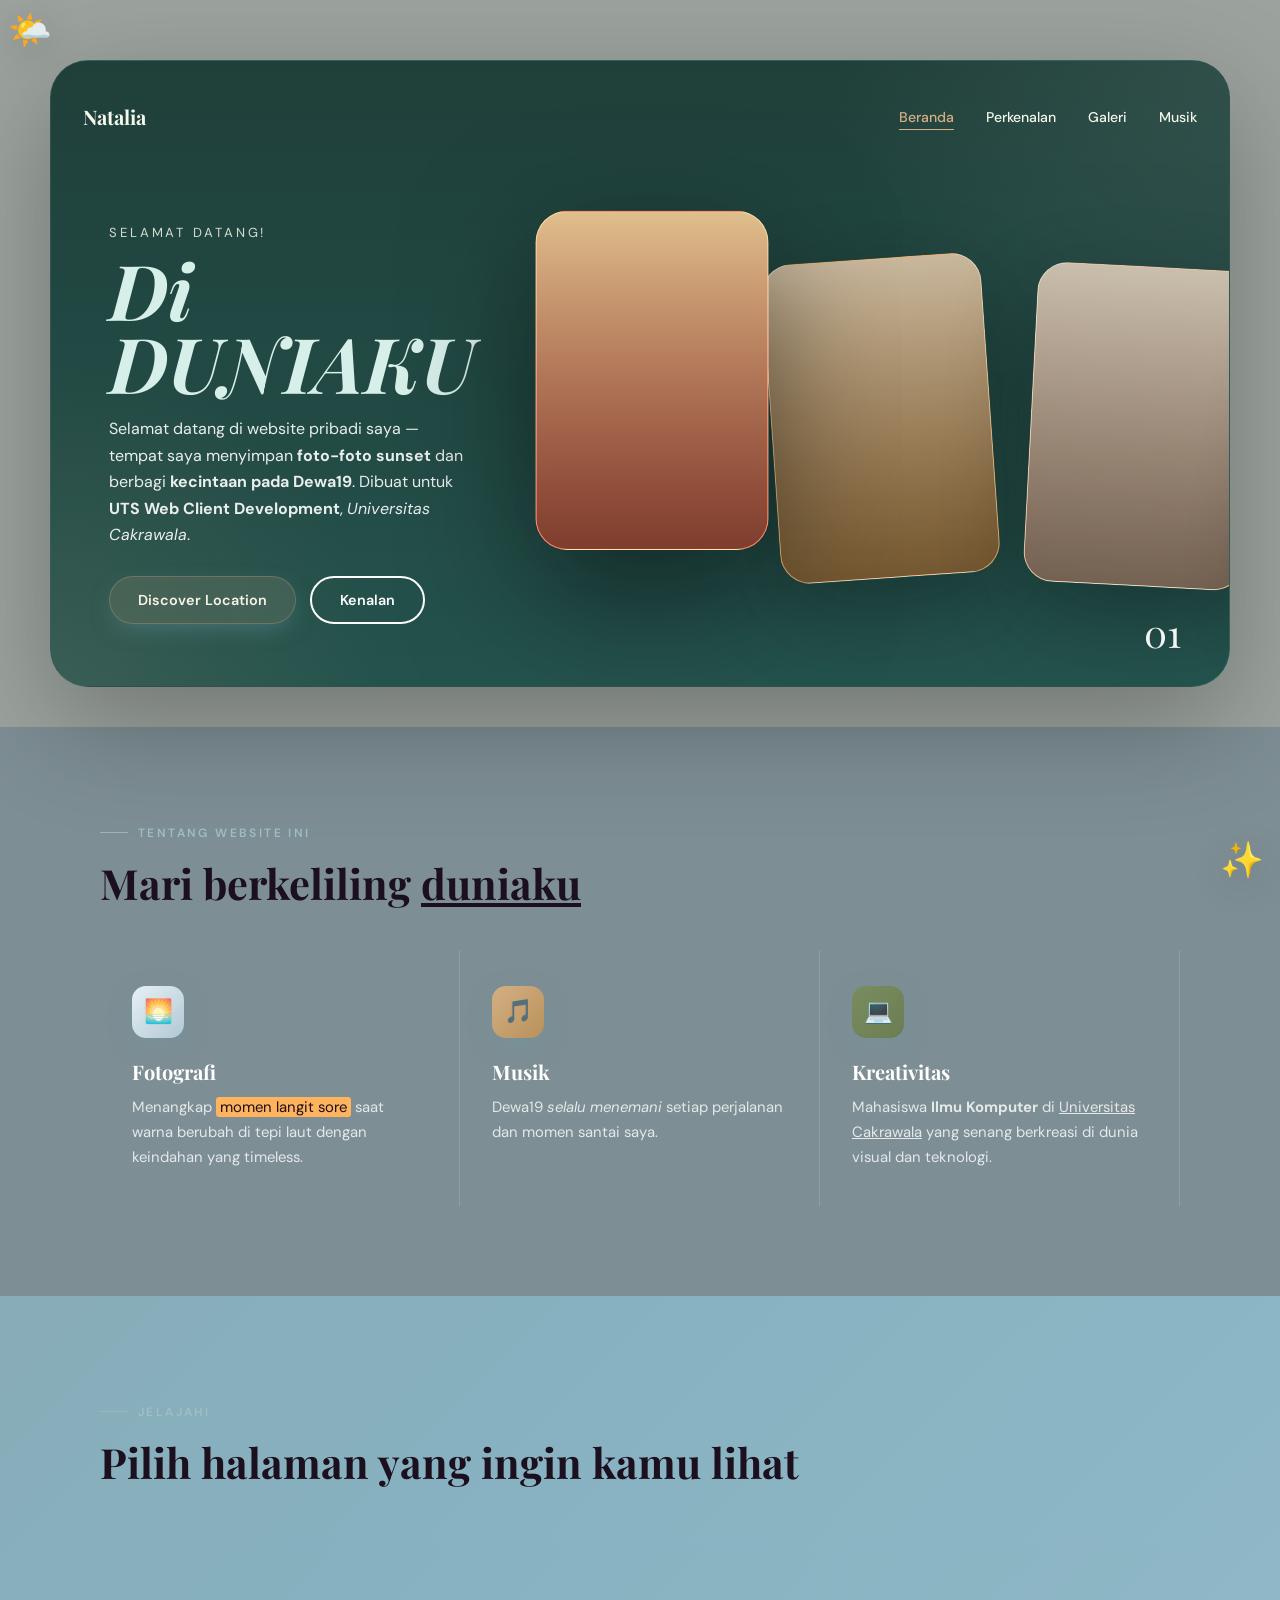
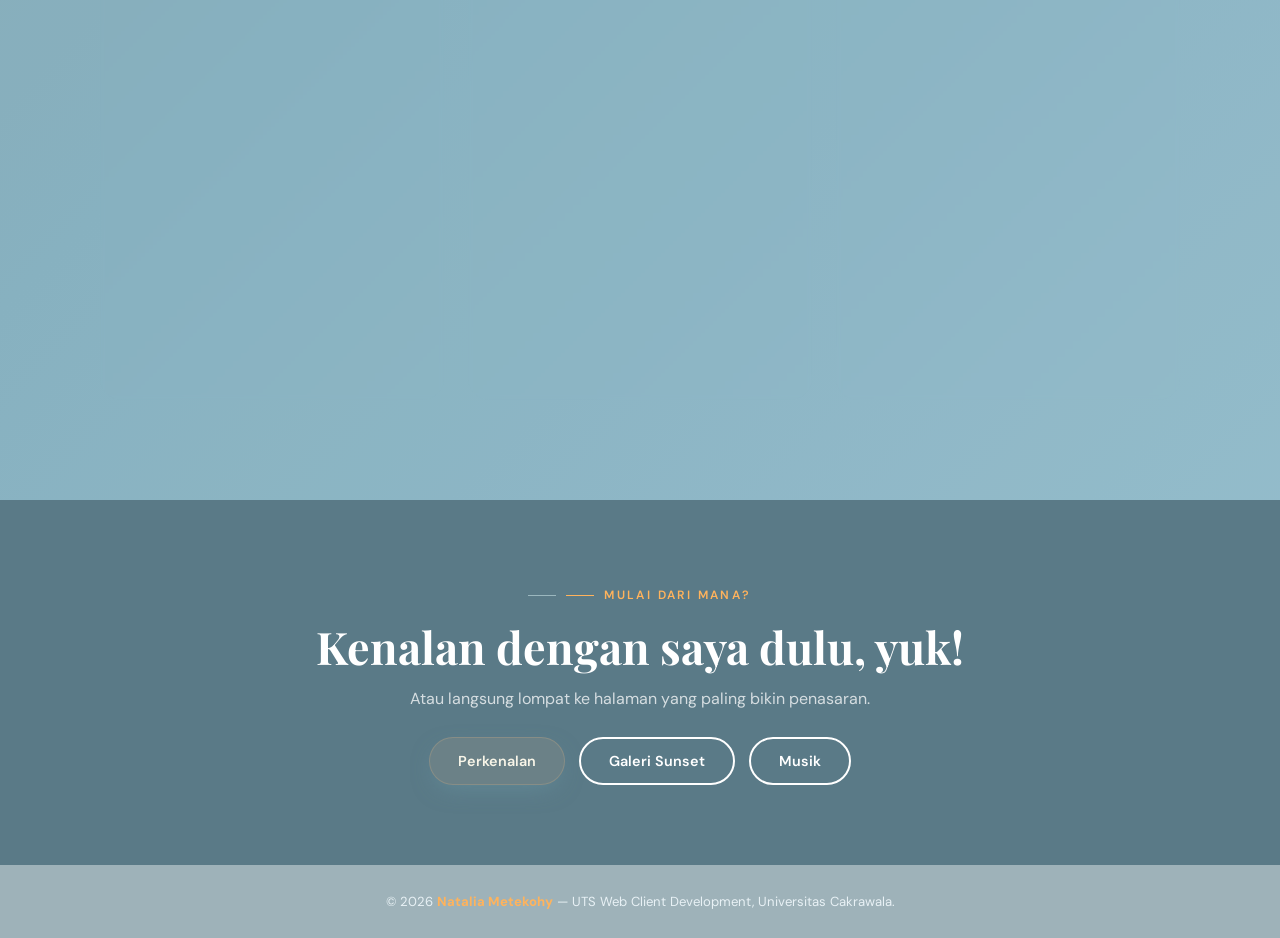
==== beranda.html @ 38cae869 "Add files via upload" ====
<!DOCTYPE html>
<html lang="id">
<head>
<meta charset="UTF-8">
<meta name="viewport" content="width=device-width, initial-scale=1.0">
<title>Natalia Metekohy — Beranda</title>
<link rel="stylesheet" href="style.css">
</head>
<body>

<!-- ══ NAVIGASI ════════════════════════════════════ -->
<!-- ══ HERO FRAMED LAYOUT ═════════════════════════════════════ -->
<header class="home-hero">
  <div class="hero-frame">
    <nav class="site-nav" id="siteNav">
      <a href="beranda.html" class="nav-logo">Natalia</span></a>
      <ul class="nav-links">
        <li><a href="beranda.html" class="active">Beranda</a></li>
        <li><a href="perkenalan.html">Perkenalan</a></li>
        <li><a href="galeri.html">Galeri</a></li>
        <li><a href="musik.html">Musik</a></li>
      </ul>
    </nav>

    <div class="hero-grid">
      <div class="hero-left">
        <div class="home-hero-inner">
          <span class="year">Selamat Datang!</span>
          <h1><em>Di DUNIAKU</em></h1>
          <p class="tagline">
            Selamat datang di website pribadi saya &mdash; tempat saya menyimpan
            <strong>foto-foto sunset</strong> dan berbagi
            <strong>kecintaan pada Dewa19</strong>.
            Dibuat untuk <b>UTS Web Client Development</b>,
            <i>Universitas Cakrawala</i>.
          </p>
          <div class="home-hero-actions">
            <a href="galeri.html" class="btn btn-coral">Discover Location</a>
            <a href="perkenalan.html" class="btn btn-ghost light">Kenalan</a>
          </div>
        </div>
      </div>

      <div class="hero-right">
        <div class="cards" id="heroCards">
          <div class="card card-1" data-index="1">
            <img src="8e6df359-b0d0-48c4-929a-c67625c1c6ed.jpg" alt="Sunset 1" onerror="this.style.display='none'">
          </div>
          <div class="card card-2" data-index="2">
            <img src="b8d1ea0f-8997-463d-903c-c406b1e48da8.jpg" alt="Sunset 2" onerror="this.style.display='none'">
          </div>
          <div class="card card-3" data-index="3">
            <img src="b79315af-6e5c-4765-bfbd-e1441d93af81.jpg" alt="Sunset 3" onerror="this.style.display='none'">
          </div>
          <div class="card card-4" data-index="4">
            <img src="img/hero4.jpg" alt="Sunset 4" onerror="this.style.display='none'">
          </div>
        </div>
      </div>
    </div>

    <div class="hero-controls">
      <div class="hero-index" id="heroIndex">01</div>
    </div>
  </div>
</header>

<!-- ══ FITUR / HIGHLIGHTS ══════════════════════════ -->
<section class="home-features">
  <div style="max-width:1080px;margin:0 auto">
    <div class="label">Tentang website ini</div>
    <h2 class="serif" style="font-size:clamp(1.8rem,4vw,2.6rem);margin-bottom:40px;">
      Mari berkeliling <u>duniaku</u>
    </h2>
    <div class="home-features-inner" style="padding:0">
      <div class="feature-item">
        <div class="ficon" style="background:linear-gradient(135deg,#E8F1F5,#b0c8d4);">
          <span class="emoji">🌅</span>
        </div>
        <h3>Fotografi</h3>
        <p>Menangkap <mark>momen langit sore</mark> saat warna berubah di tepi laut
        dengan keindahan yang timeless.</p>
      </div>
      <div class="feature-item">
        <div class="ficon" style="background:linear-gradient(135deg,#D4AF84,#B8925A);">
          <span class="emoji">🎵</span>
        </div>
        <h3>Musik</h3>
        <p>Dewa19 <em>selalu menemani</em> setiap perjalanan dan momen
        santai saya.</p>
      </div>
    
      <div class="feature-item">
        <div class="ficon" style="background:linear-gradient(135deg,#7A8D5F,#6B7D52);">
          <span class="emoji">💻</span>
        </div>
        <h3>Kreativitas</h3>
        <p>Mahasiswa <b>Ilmu Komputer</b> di <u>Universitas Cakrawala</u> yang
        senang berkreasi di dunia visual dan teknologi.</p>
      </div>
    </div>
  </div>
</section>

  <!-- decorative stickers -->
  <span class="sticker top-left">🌤️</span>
  <span class="sticker bottom-right">✨</span>

<!-- ══ NAVIGATE TO PAGES ════════════════════════════ -->
<section class="home-pages">
  <div class="home-pages-inner">
    <div class="label">Jelajahi</div>
    <h2 class="serif" style="font-size:clamp(1.8rem,4vw,2.6rem)">
      Pilih halaman yang ingin kamu lihat
    </h2>
    <div class="pages-grid">
      <a href="perkenalan.html" class="page-card pc-perkenalan">
        <span class="pc-num">01</span>
        <div class="pc-body">
          <div class="pc-tag">Siapa saya</div>
          <div class="pc-title">Perkenalan</div>
        </div>
      </a>
      <a href="galeri.html" class="page-card pc-galeri">
        <span class="pc-num">02</span>
        <div class="pc-body">
          <div class="pc-tag">Foto-foto saya</div>
          <div class="pc-title">Galeri Sunset</div>
        </div>
      </a>
      <a href="musik.html" class="page-card pc-musik">
        <span class="pc-num">03</span>
        <div class="pc-body">
          <div class="pc-tag">Dewa19</div>
          <div class="pc-title">Halaman Musik</div>
        </div>
      </a>
    </div>
  </div>
</section>

<!-- ══ CLOSER ═══════════════════════════════════════ -->
<section class="home-closer">
  <div class="label" style="justify-content:center;color:var(--sunset);">
    <span style="display:block;width:28px;height:1px;background:var(--sunset);"></span>
    Mulai dari mana?
  </div>
  <h2>Kenalan dengan saya dulu, yuk!</h2>
  <p>Atau langsung lompat ke halaman yang paling bikin penasaran.</p>
  <div style="display:flex;gap:14px;justify-content:center;flex-wrap:wrap;">
    <a href="perkenalan.html" class="btn btn-coral">Perkenalan</a>
    <a href="galeri.html" class="btn btn-ghost light">Galeri Sunset</a>
    <a href="musik.html" class="btn btn-ghost light">Musik</a>
  </div>
</section>

<footer>
  &copy; 2026 <strong style="color:var(--sunset)">Natalia Metekohy</strong> &mdash;
  UTS Web Client Development, Universitas Cakrawala.
</footer>

<script>
  const nav = document.getElementById('siteNav');
  window.addEventListener('scroll', () => {
    nav.classList.toggle('scrolled', window.scrollY > 40);
  });
</script>
<script>
// Simple automatic carousel for hero cards
(function(){
  const cards = document.querySelectorAll('#heroCards .card');
  const indexEl = document.getElementById('heroIndex');
  if(!cards.length || !indexEl) return;
  let current = 0;
  function show(i){
    current = i % cards.length;
    cards.forEach((c,idx)=> c.classList.toggle('active', idx===current));
    indexEl.textContent = String(current+1).padStart(2,'0');
  }
  show(0);
  let timer = setInterval(()=> show((current+1)%cards.length), 3800);
  // allow clicking a card to activate it
  cards.forEach((c,idx)=> c.addEventListener('click', ()=>{ show(idx); clearInterval(timer); timer = setInterval(()=> show((current+1)%cards.length), 3800); }));
})();
</script>
</body>
</html>
---- style.css ----
@import url('https://fonts.googleapis.com/css2?family=Playfair+Display:ital,wght@0,400;0,700;0,900;1,400;1,700&family=DM+Sans:wght@300;400;500;600&display=swap');

        :root {
          --cream:  #FFF6EC;
          --sand:   #FBE8D3;
          --coral:  #FF7A5C;
          --sunset: #FFB35C;
          --plum:   #3E1F3D;
          --ink:    #1C0F1E;
          --muted:  #7A5A6A;
          --white:  #ffffff;
          --line:   rgba(28,15,30,0.10);
        }

        *, *::before, *::after { margin:0; padding:0; box-sizing:border-box; }
        html { scroll-behavior:smooth; font-size:16px; }
        body {
          font-family:'DM Sans', Arial, sans-serif;
          color:var(--ink);
          background:linear-gradient(135deg, #8fa2a7 0%, #8CB5C4 50%, #9EC4D4 100%);
          overflow-x:hidden;
        }

        img { max-width:100%; display:block; }
        a { text-decoration:none; }

        /* ── TYPOGRAPHY ─────────────────────────────────────────── */
        .serif  { font-family:'Playfair Display', Georgia, serif; }
        mark    { background:var(--sunset); padding:0 4px; border-radius:3px; color:var(--ink); }

        /* ── SHARED NAV ─────────────────────────────────────────── */
        .site-nav {
          position:fixed; top:0; left:0; right:0; z-index:100;
          display:flex; align-items:center; justify-content:space-between;
          padding:16px 40px;
          transition: background .3s, box-shadow .3s;
        }
        /* Default nav scrolled state (Beranda) */
        .site-nav.scrolled {
          background:rgba(129, 129, 129, 0.88);
          backdrop-filter:blur(14px);
          box-shadow:0 2px 24px rgba(0,0,0,.12);
        }
        /* Perkenalan page nav */
        .about-page .site-nav,
        .about-page .site-nav.scrolled {
          background:rgba(255, 201, 217, 0.85);
        }
        /* Galeri page nav */
        .galeri-page .site-nav,
        .galeri-page .site-nav.scrolled {
          background:rgba(58, 46, 34, 0.85);
        }
        /* Musik page nav */
        .musik-page .site-nav,
        .musik-page .site-nav.scrolled {
          background:rgba(90,107,71,0.90);
          color:#F5F1E8;
        }
        .nav-logo {
          font-family:'Playfair Display', serif;
          font-size:1.25rem; font-weight:700; color:#2A3A42;
        }
        .nav-logo span { color:#646f72; }
        .nav-links { display:flex; gap:32px; list-style:none; }
        .nav-links a {
          font-size:0.88rem; font-weight:500; color:#2A3A42;
          position:relative; padding-bottom:4px;
          transition:color .2s;
        }
        .nav-links a::after {
          content:''; position:absolute; bottom:0; left:0;
          width:0; height:1.5px; background:#789ca7;
          transition:width .25s;
        }
        .nav-links a:hover, .nav-links a.active { color:#6B9BA8; }
        .nav-links a:hover::after, .nav-links a.active::after { width:100%; }
        
        /* Perkenalan page nav styling */
        .about-page .nav-logo { color:#5A2A3A; }
        .about-page .nav-logo span { color:#E85D8A; }
        .about-page .nav-links a { color:#5A2A3A; }
        .about-page .nav-links a::after { background:#E85D8A; }
        
        /* Galeri page nav styling */
        .galeri-page .nav-logo { color:#FFE8C2; }
        .galeri-page .nav-logo span { color:#F7C87A; }
        .galeri-page .nav-links a { color:#FFE8C2; }
        .galeri-page .nav-links a::after { background:#F7C87A; }
        
        /* Musik page nav styling */
        .musik-page .nav-logo { color:#F5F1E8; }
        .musik-page .nav-logo span { color:#D4AF84; }
        .musik-page .nav-links a { color:#F5F1E8; }
        .musik-page .nav-links a::after { background:#D4AF84; }

        /* ── BTN ────────────────────────────────────────────────── */
        .btn {
          display:inline-flex; align-items:center; gap:8px;
          padding:13px 28px; border-radius:999px;
          font-weight:600; font-size:.9rem;
          border:2px solid transparent;
          cursor:pointer;
          transition:all .3s cubic-bezier(.25,.46,.45,.94);
          position:relative;
          overflow:hidden;
        }
        .btn::before {
          content:'';
          position:absolute; inset:0;
          background:linear-gradient(90deg, transparent, rgba(255,255,255,.2), transparent);
          transform:translateX(-100%);
          transition:transform .5s ease;
        }
        .btn:active::before { transform:translateX(100%); }
        .btn-coral  { background:#6B9BA8; color:#fff; box-shadow:0 8px 24px -8px rgba(107,155,168,.55); }
        .btn-coral:hover  { transform:translateY(-3px); box-shadow:0 16px 32px -8px rgba(107,155,168,.7); }
        .btn-plum   { background:#5A7A87; color:#fff; box-shadow:0 8px 24px -8px rgba(90,122,135,.45); }
        .btn-plum:hover   { transform:translateY(-3px); box-shadow:0 12px 28px -8px rgba(90,122,135,.55); }
        .btn-ghost  { border-color:currentColor; background:transparent; }
        .btn-ghost.light  { color:#fff; }
        .btn-ghost.light:hover { background:rgba(255,255,255,.12); }
        .btn-ghost.dark   { color:#2A3A42; }
        .btn-ghost.dark:hover  { background:#2A3A42; color:#fff; }
        
        /* Perkenalan page buttons */
        .about-page .btn-coral { background:#E85D8A; box-shadow:0 8px 24px -8px rgba(232,93,138,.55); }
        .about-page .btn-coral:hover { box-shadow:0 16px 32px -8px rgba(232,93,138,.7); }
        .about-page .btn-ghost.dark { color:#5A2A3A; }
        .about-page .btn-ghost.dark:hover { background:rgba(90,42,58,.1); }
        
        /* Galeri page buttons */
        .galeri-page .btn-coral { background:#F7C87A; color:#3A2E22; box-shadow:0 8px 24px -8px rgba(247,200,122,.55); }
        .galeri-page .btn-coral:hover { box-shadow:0 16px 32px -8px rgba(247,200,122,.7); }
        .galeri-page .btn-ghost.light { color:#FFE8C2; }
        .galeri-page .btn-ghost.light:hover { background:rgba(255,232,194,.12); }
        
        /* Musik page buttons */
        .musik-page .btn-coral { background:#D4AF84; color:#3A4A2F; box-shadow:0 8px 24px -8px rgba(212,175,132,.55); }
        .musik-page .btn-coral:hover { box-shadow:0 16px 32px -8px rgba(212,175,132,.7); }
        .musik-page .btn-ghost.light { color:#F5F1E8; }
        .musik-page .btn-ghost.light:hover { background:#F5F1E8; color:#3A4A2F; }

        /* ── SECTION LABEL ──────────────────────────────────────── */
        /* Default label (Beranda) */
        .label {
          display:inline-flex; align-items:center; gap:10px;
          font-size:.75rem; font-weight:600; letter-spacing:.2em;
          text-transform:uppercase; color:#a1bdc5; margin-bottom:14px;
        }
        .label::before {
          content:''; width:28px; height:1px;
          background:#9bb7be; display:block;
        }
        
        /* Galeri page label */
        .galeri-page .label { color:#F7C87A; }
        .galeri-page .label::before { background:#F7C87A; }

        /* ── FOOTER ─────────────────────────────────────────────── */
        /* Default footer (Beranda) */
        footer {
          background:#9eb2b9; color:#E8F1F5;
          text-align:center; padding:28px 40px;
          font-size:.82rem;
        }
        footer a { color:#afc3cc; }
        
        /* Perkenalan page footer */
        .about-page footer {
          background:#5A5A3A;
          color:#E8E6C8;
        }
        .about-page footer a { color:#C4A876; }
        
        /* Galeri page footer */
        .galeri-page footer {
          background:#15100D;
          color:#E8D4B0;
        }
        .galeri-page footer a { color:#F7C87A; }
        
        /* Musik page footer */
        .musik-page footer {
          background:#3A4A2F;
          color:#E0D9C8;
        }
        .musik-page footer a { color:#D4AF84; }

        /* ── RESPONSIVE ─────────────────────────────────────────── */
        @media (max-width:720px) {
          .site-nav { padding:14px 20px; }
          .nav-links { gap:18px; }
        }
        @media (max-width:520px) {
          .site-nav { flex-direction:column; gap:10px; align-items:flex-start; }
        }

        /* =========================================================
           PAGE 1 — BERANDA (Teal/Blue Muted)
           ========================================================= */
        /* Default beranda styling already applied via body */
        
        /* =========================================================
           PAGE 2 — PERKENALAN (Yellow-Lime Playful)
           ========================================================= */
        .about-page {
          background:linear-gradient(160deg, #FFE3EC 0%, #FFC9D9 45%, #FF9DBB 100%);
          color:#5A2A3A;
        }
        .about-page .site-nav {
          background:rgba(255,228,236,0.65);
        }
        .about-page .site-nav.scrolled {
          background:rgba(255,228,236,0.92);
        }
        .about-page .nav-logo { color:#5A2A3A; }
        .about-page .nav-logo span { color:#E85D8A; }
        .about-page .nav-links a { color:#5A2A3A; }
        .about-page .nav-links a::after { background:#E85D8A; }
        .about-page .nav-links a:hover, .about-page .nav-links a.active { color:#E85D8A; }
        .about-page .label { color:#E85D8A; }
        .about-page .label::before { background:#E85D8A; }
        .about-page footer { background:#5A2A3A; }
        
        /* =========================================================
           PAGE 1 — BERANDA (Teal/Blue Muted)
           ========================================================= */
        /* Hero framed layout to match mockup */
        .home-hero {
          padding:60px 20px 40px;
          background:#9ca39e;
        }
        .hero-frame {
          max-width:1180px; margin:0 auto; border-radius:38px; overflow:hidden;
          background:linear-gradient(180deg, rgba(25,58,52,.95) 0%, rgba(31,79,74,.96) 100%);
          padding:32px 32px 26px; box-shadow:0 36px 110px rgba(0,0,0,.28); position:relative;
          border:1px solid rgba(255,255,255,.08);
          backdrop-filter:blur(8px);
        }
        .hero-frame::before {
          content:''; position:absolute; inset:0;
          background:radial-gradient(circle at top right, rgba(255,255,255,.08), transparent 30%),
                     radial-gradient(circle at bottom left, rgba(212,175,132,.12), transparent 25%);
          pointer-events:none;
          z-index:1;
        }
        .hero-grid { display:grid; grid-template-columns:1fr 1fr; gap:42px; align-items:center; min-height:520px; position:relative; z-index:2; }
        .site-nav { position:relative; background:transparent; padding:10px 0; display:flex; align-items:center; justify-content:space-between; z-index:2; }
        .site-nav .nav-logo, .site-nav .nav-links a { color:#f4f7eb; }
        .site-nav .nav-links a::after { background:#d4af84; }
        .site-nav .nav-links a.active { color:#d4af84; }
        .hero-left { padding:48px 26px 0; color:#fff; }
        .hero-left .year { color:rgba(245,245,235,.85); font-size:.82rem; letter-spacing:.22em; text-transform:uppercase; display:block; margin-bottom:12px; }
        .hero-left h1 { font-family:'Playfair Display', serif; font-size:clamp(3.8rem,6vw,5.8rem); line-height:0.95; margin:0 0 14px; color:#fff; }
        .hero-left h1 em { font-style:italic; color:#d6efe8; }
        .hero-left .tagline { color:rgba(255,255,255,.9); max-width:460px; margin-top:18px; line-height:1.65; font-size:1rem; }
        .home-hero-actions { margin-top:28px; display:flex; gap:14px; flex-wrap:wrap; }
        .btn-coral { background:rgba(212,175,132,.14); border:1px solid rgba(212,175,132,.27); color:#f8f5e8; }
        .btn-coral:hover { background:rgba(212,175,132,.22); }

        .hero-right { padding:28px 0 0; display:flex; align-items:center; justify-content:flex-end; }
        .cards { display:flex; gap:20px; align-items:flex-end; transform:translateY(12px); justify-content:flex-end; }
        .card { width:220px; height:320px; border-radius:30px; background-size:cover; box-shadow:0 28px 90px rgba(0,0,0,.35); border:1px solid rgba(255,255,255,.08); transform-origin:center bottom; overflow:hidden; position:relative; transition:transform .5s ease, box-shadow .5s, opacity .4s; }
        .card img { position:absolute; inset:0; width:100%; height:100%; object-fit:cover; display:block; }
        .card::after { content:''; position:absolute; inset:0; background:linear-gradient(180deg, rgba(0,0,0,.12) 0%, rgba(0,0,0,.5) 100%); pointer-events:none; }
        .card-1 { background:linear-gradient(180deg,#FFD9A0,#FF7A5C); transform:translateY(-32px) rotate(-9deg); }
        .card-2 { background:linear-gradient(180deg,#FFE3C2,#FFB35C); transform:translateY(-8px) rotate(-4deg); }
        .card-3 { background:linear-gradient(180deg,#FFEBD5,#FFC9A8); transform:translateY(0) rotate(3deg); }
        .card-4 { background:linear-gradient(180deg,#5A3A52,#1C0F1E); transform:translateY(24px) rotate(10deg); }
        .card.active { transform:translateY(-36px) scale(1.06) rotate(0deg); z-index:30; box-shadow:0 42px 120px rgba(0,0,0,.5); opacity:1; }
        .card:not(.active) { opacity:.88; }
        .card:hover { transform:translateY(-18px) scale(1.02); box-shadow:0 34px 86px rgba(0,0,0,.45); }

        .hero-controls { position:absolute; bottom:28px; right:36px; display:flex; align-items:center; justify-content:flex-end; pointer-events:none; z-index:2; }
        .hero-index { font-family:'Playfair Display', serif; color:#fff; font-size:2.4rem; opacity:.95; margin-right:12px; }
        .horizon {
          position:absolute; bottom:180px; left:0; right:0; z-index:1;
          display:flex; flex-direction:column; align-items:center; gap:14px;
        }
        .horizon span {
          display:block; height:1.5px; border-radius:999px;
          background:rgba(255,255,255,.20);
        }
        .horizon span:nth-child(1){ width:30%; }
        .horizon span:nth-child(2){ width:48%; }
        .horizon span:nth-child(3){ width:65%; }
        .horizon span:nth-child(4){ width:82%; }

        .home-features {
          background:#7d8e94;
          padding:90px 40px;
        }
        .home-features-inner {
          max-width:1080px; margin:0 auto;
          display:flex; flex-wrap:wrap; gap:0;
        }
        /* Decorative sticker / emoji elements */
        .sticker {
          position:absolute; font-size:2.2rem; pointer-events:none;
          filter:drop-shadow(0 8px 18px rgba(0,0,0,.18));
          transform:translate(-10%,-10%);
        }
        .sticker.small { font-size:1.1rem; transform:none; }
        .sticker.top-right { top:12px; right:12px; }
        .sticker.top-left  { top:12px; left:12px; }
        .sticker.bottom-right { bottom:12px; right:12px; }
        .ficon .emoji { font-size:1.45rem; display:inline-block; line-height:1; }
        .feature-item {
          flex:1 1 220px;
          padding:36px 32px;
          border-right:1px solid rgba(255,255,255,.15);
          transition:all .3s ease;
          background:transparent;
          position:relative;
        }
        .feature-item::before {
          content:'';
          position:absolute; inset:0;
          background:linear-gradient(135deg, rgba(255,255,255,.05), rgba(255,255,255,.02));
          border-radius:12px;
          opacity:0; transition:opacity .3s ease;
        }
        .feature-item:hover {
          background:rgba(107,155,168,.15);
          transform:translateY(-4px);
        }
        .feature-item:hover::before { opacity:1; }
        .feature-item .ficon {
          width:52px; height:52px; border-radius:14px;
          background:#6B9BA8; color:#fff;
          display:flex; align-items:center; justify-content:center;
          margin-bottom:20px;
          box-shadow:0 8px 24px rgba(107,155,168,.25);
          transition:all .3s ease;
        }
        .feature-item:hover .ficon {
          box-shadow:0 12px 32px rgba(107,155,168,.35);
          transform:scale(1.05);
        }
        .feature-item h3 {
          font-family:'Playfair Display', serif;
          font-size:1.25rem; margin-bottom:10px;
          color:#fff;
          transition:color .3s ease;
        }
        .feature-item:hover h3 { color:#E8F1F5; }
        .feature-item p { font-size:.93rem; color:rgba(255,255,255,.8); line-height:1.7; }

        .home-pages {
          padding:100px 40px;
          background:rgba(107,155,168,.15);
        }
        .home-pages-inner { max-width:1080px; margin:0 auto; }
        .pages-grid {
          display:flex; flex-wrap:wrap; gap:24px; margin-top:52px;
        }
        .page-card {
          flex:1 1 220px;
          border-radius:22px; overflow:hidden;
          position:relative;
          aspect-ratio:3/4;
          display:flex; align-items:flex-end;
          padding:28px 24px;
          text-decoration:none; color:#fff;
          transition:all .4s cubic-bezier(.25,.46,.45,.94);
          backdrop-filter:blur(2px);
          border:1px solid rgba(255,255,255,.1);
        }
        .page-card::before {
          content:''; position:absolute; inset:0;
          background:linear-gradient(180deg, transparent 0%, rgba(0,0,0,.4) 100%);
          z-index:1;
        }
        .page-card::after {
          content:''; position:absolute; inset:0;
          background:inherit;
          transition:opacity .4s ease;
          opacity:0;
        }
        .page-card:hover {
          transform:translateY(-12px);
          box-shadow:0 32px 64px -16px rgba(28,15,30,.5);
          border-color:rgba(255,255,255,.2);
        }
        .page-card:hover::after { opacity:.08; }
        .page-card .pc-num {
          position:absolute; top:24px; right:24px;
          font-size:3rem; font-weight:900; opacity:.12;
          font-family:'Playfair Display', serif;
          line-height:1;
          z-index:0;
        }
        .page-card .pc-body { position:relative; z-index:2; }
        .page-card .pc-tag {
          font-size:.72rem; letter-spacing:.18em; text-transform:uppercase;
          opacity:.8; margin-bottom:8px;
          transition:opacity .3s ease;
        }
        .page-card:hover .pc-tag { opacity:1; }
        .page-card .pc-title {
          font-family:'Playfair Display', serif;
          font-size:1.5rem; font-weight:700; line-height:1.2;
          transition:transform .3s ease;
        }
        .page-card:hover .pc-title { transform:translateY(-4px); }
        .page-card.pc-perkenalan { background:linear-gradient(160deg, #FFE3EC, #FF9DBB, #E85D8A); }
        .page-card.pc-galeri     { background:linear-gradient(160deg, #F7C87A, #C99B5A, #3A2E22); }
        .page-card.pc-musik      { background:linear-gradient(160deg, #7A8D5F, #6B7D52, #5A6B47); }

        .home-closer {
          background:#5A7A87;
          padding:80px 40px;
          text-align:center;
          color:#fff;
        }
        .home-closer h2 {
          font-family:'Playfair Display', serif;
          font-size:clamp(1.8rem, 4vw, 2.8rem);
          margin-bottom:12px;
          color:#fff;
        }
        .home-closer p { color:rgba(255,255,255,.75); margin-bottom:28px; }
        
        /* Page-specific home-closer */
        .about-page .home-closer { background:#5A2A3A; }
        .about-page .home-closer p { color:rgba(255,228,236,.75); }
        
        .galeri-page .home-closer { background:#15100D; }
        .galeri-page .home-closer p { color:rgba(247,200,122,.65); }
        
        .musik-page .home-closer { background:#3A4A2F; }
        .musik-page .home-closer p { color:rgba(232,222,200,.75); }

        /* =========================================================
           PAGE 2 — PERKENALAN (Yellow-Lime Playful)
           ========================================================= */
        .about-splash {
          min-height:100vh;
          padding:140px 40px 80px;
          display:grid; grid-template-columns:1fr 1fr; gap:64px;
          align-items:center; max-width:1200px; margin:0 auto;
        }
        .about-splash-left .ab-label { 
            display: block;
            font-size: 0.9rem;
            text-transform: uppercase;
            letter-spacing: 4px;
            color: #E85D8A;
            font-weight: 600;
            margin-bottom: 15px;
        }
        .about-splash-left h1 {
          font-family:'Playfair Display', serif;
          font-size:clamp(3rem, 7vw, 5.5rem);
          font-weight:900; line-height:1.0;
          color:#5A2A3A;
        }
        .about-splash-left h1 em {
          font-style:italic; color:#E85D8A;
        }
        .about-splash-left .ab-intro {
          margin-top:28px; font-size:1.05rem; line-height:1.8;
          color:#8A5A6A; max-width:440px;
        }
        .about-splash-left .ab-intro strong { color:#5A2A3A; }
        .about-splash-left .ab-ctas { margin-top:32px; display:flex; gap:14px; flex-wrap:wrap; }

        .about-photo-frame { position:relative; }
        .about-photo-blob {
          position:absolute; inset:-30px;
          border-radius:60% 40% 55% 45% / 50% 60% 40% 50%;
          background:linear-gradient(135deg, #FFE3EC 0%, #FF9DBB 60%, #E85D8A 100%);
          opacity:.45; z-index:0;
        }
        .about-photo-inner {
          position:relative; z-index:1;
          border-radius:28px; overflow:hidden;
          aspect-ratio:3/4;
          background:linear-gradient(160deg, #FFE3EC, #FF9DBB);
          display:flex; align-items:center; justify-content:center;
          font-size:5rem;
        }
        .about-photo-inner img {
          width:100%; height:100%; object-fit:cover;
          position:absolute; inset:0;
        }
        .about-photo-tag {
          position:absolute; bottom:20px; left:20px; z-index:2;
          background:rgba(255,255,255,.88); color:var(--ink);
          font-size:.78rem; font-weight:600; padding:8px 16px; border-radius:999px;
        }

        .about-facts { padding:0 40px 90px; max-width:1200px; margin:0 auto; }
        .facts-grid { display:flex; flex-wrap:wrap; gap:12px; }
        .fact-chip {
          background:#fff; border:1px solid rgba(232,93,138,.2);
          border-radius:12px; padding:12px 18px;
          font-size:.87rem; display:flex; align-items:center; gap:10px;
          transition:all .3s ease;
          backdrop-filter:blur(2px);
          color:#5A2A3A;
        }
        .fact-chip:hover {
          background:rgba(255,228,236,.5);
          border-color:rgba(232,93,138,.4);
          transform:translateY(-2px);
        }
        .fact-dot { width:6px; height:6px; border-radius:50%; background:#E85D8A; flex-shrink:0; }

        .about-timeline { padding:0 40px 100px; max-width:1200px; margin:0 auto; }
        .timeline-track {
          border-left:2px solid rgba(232,93,138,.2);
          margin-left:8px; padding-left:40px;
          display:flex; flex-direction:column; gap:44px;
        }
        .tl-item {
          position:relative;
          transition:all .3s ease;
        }
        .tl-item::before {
          content:''; position:absolute;
          left:-49px; top:4px;
          width:16px; height:16px; border-radius:50%;
          background:#E85D8A;
          border:4px solid #FFE3EC;
          box-shadow:0 0 0 2px #E85D8A, 0 0 12px rgba(232,93,138,.15);
          transition:all .3s ease;
        }
        .tl-item:hover::before {
          box-shadow:0 0 0 2px #E85D8A, 0 0 20px rgba(232,93,138,.25);
          transform:scale(1.15);
        }
        .tl-role {
          font-family:'Playfair Display', serif;
          font-size:1.35rem; font-weight:700; margin-bottom:4px;
          color:#5A2A3A;
          transition:color .3s ease;
        }
        .tl-item:hover .tl-role { color:#E85D8A; }
        .tl-org { color:#E85D8A; font-weight:600; font-size:.9rem; margin-bottom:10px; }
        .tl-desc { color:#8A5A6A; line-height:1.75; max-width:620px; }
        .tl-pills { display:flex; flex-wrap:wrap; gap:10px; margin-top:12px; }
        .tl-pill {
          background:#fff; border:1px solid rgba(232,93,138,.2);
          border-radius:999px; padding:6px 12px;
          font-size:.78rem; font-weight:600; color:#5A2A3A;
        }

        .galeri-page {
          background:linear-gradient(160deg, #1A1410 0%, #3A2E22 45%, #6B5435 100%);
        }
        .galeri-hero {
          min-height:60vh;
          display:flex; align-items:flex-end;
          padding:160px 40px 60px;
          background:
            radial-gradient(ellipse at 75% 25%, rgba(255,201,122,.35) 0%, transparent 55%),
            linear-gradient(180deg, #15100D 0%, #3A2E22 40%, #6B5435 75%, #C99B5A 100%);
          position:relative; overflow:hidden;
        }
        .galeri-hero-orb {
          position:absolute; right:6%; top:12%;
          width:320px; height:320px; border-radius:50%;
          background:radial-gradient(circle, #FFF3D6 0%, #F7C87A 40%, #C99B5A 70%, transparent 100%);
          box-shadow:0 0 160px 50px rgba(201,155,90,.45);
          animation:float-slow 8s ease-in-out infinite;
        }
        @keyframes float-slow {
          0%, 100% { transform:translateY(0); }
          50% { transform:translateY(-25px); }
        }
        .galeri-hero-text { position:relative; z-index:2; color:#fff; }
        .galeri-hero-text .label { color:#F7C87A; }
        .galeri-hero-text .label::before { background:#F7C87A; }
        .galeri-hero-text h1 {
          font-family:'Playfair Display', serif;
          font-size:clamp(2.5rem, 8vw, 6rem);
          font-weight:900; line-height:.95;
        }
        .galeri-hero-text h1 em { font-style:italic; color:#F7C87A; }
        .galeri-hero-text p { margin-top:16px; color:rgba(255,243,214,.78); max-width:480px; line-height:1.7; }

        .galeri-grid-section { padding:70px 40px 100px; background:linear-gradient(180deg,#3A2E22 0%,#2A2018 100%); }
        .galeri-grid-section .inner { max-width:1200px; margin:0 auto; }
        .gal-grid {
          display:grid; grid-template-columns:repeat(3,1fr); grid-auto-rows:280px; gap:16px;
        }
        .gal-item {
          border-radius:16px; overflow:hidden; position:relative;
          display:flex; align-items:flex-end; padding:24px; color:#fff;
          font-family:'Playfair Display', serif; font-style:italic; font-size:1.05rem;
          transition:all .4s cubic-bezier(.25,.46,.45,.94);
          border:1px solid rgba(255,255,255,.05);
        }
        .gal-item::before {
          content:''; position:absolute; inset:0;
          background:linear-gradient(180deg, transparent 0%, rgba(0,0,0,.3) 100%);
          opacity:0; transition:opacity .4s ease;
          z-index:1;
        }
        .gal-item:hover {
          transform:scale(1.04) translateY(-6px);
          box-shadow:0 28px 64px -20px rgba(28,15,30,.6);
          border-color:rgba(255,255,255,.15);
        }
        .gal-item:hover::before { opacity:1; }
        .gal-item img { position:absolute; inset:0; width:100%; height:100%; object-fit:cover; }
        .gal-item::after {
          content:''; position:absolute; inset:0;
          background:linear-gradient(0deg,rgba(28,15,30,.55) 0%,transparent 60%);
        }
        .gal-item span { position:relative; z-index:2; }
        .gal-item.span2 { grid-column:span 2; }
        .gal-item.tall  { grid-row:span 2; }

        .gal-bg1 { background:linear-gradient(150deg,#F7C87A,#C99B5A); }
        .gal-bg2 { background:linear-gradient(150deg,#C99B5A,#3A2E22); }
        .gal-bg3 { background:linear-gradient(150deg,#FFE3B0,#F7C87A); }
        .gal-bg4 { background:linear-gradient(150deg,#3A2E22,#15100D); }
        .gal-bg5 { background:linear-gradient(150deg,#C99B5A,#FFE3B0); }
        .gal-bg6 { background:linear-gradient(150deg,#F7C87A,#3A2E22); }

        .gal-note { margin-top:20px; text-align:center; font-size:.88rem; color:#D8C4A8; }

        /* Override inline styles di galeri.html agar kontras di background gelap */
        .galeri-page .galeri-grid-section h2[style] { color:#FFE8C2 !important; }
        .galeri-page .galeri-grid-section .label[style] { color:#D8C4A8 !important; }
        .galeri-page .galeri-grid-section .label[style]::before,
        .galeri-page .galeri-grid-section .label[style] span { background:#D8C4A8 !important; }

        /* =========================================================
           PAGE 4 — MUSIK (Retro 70s Green)
           ========================================================= */
        .musik-page {
          background:linear-gradient(135deg, #5A6B47 0%, #6B7D52 50%, #7A8D5F 100%);
          color:#F5F1E8;
        }
        .musik-hero {
          min-height:auto; display:flex; align-items:flex-start;
          padding:34px 24px 28px; position:relative; overflow:hidden;
          max-width:1040px; margin:0 auto; border-radius:28px;
          background:linear-gradient(145deg, #24352f 0%, #4f6a4c 35%, #6d8b5e 100%);
        }
        .musik-hero-glow1 {
          position:absolute; right:-36px; top:10%;
          width:260px; height:260px; border-radius:50%;
          background:radial-gradient(circle, rgba(212,175,132,.18) 0%, transparent 65%);
          animation:pulse-glow 5s ease-in-out infinite;
        }
        .musik-hero-glow2 {
          position:absolute; left:-60px; bottom:-52px;
          width:260px; height:260px; border-radius:50%;
          background:radial-gradient(circle, rgba(212,175,132,.12) 0%, transparent 65%);
          animation:pulse-glow 6s ease-in-out infinite;
          animation-delay:-1s;
        }
        @keyframes pulse-glow {
          0%, 100% { opacity:.55; }
          50% { opacity:.95; }
        }
        .musik-hero-inner {
          position:relative; z-index:2; max-width:820px; margin:0 auto;
          display:grid; grid-template-columns:minmax(240px, 1fr) minmax(240px, 320px);
          gap:20px; align-items:center; width:100%;
        }
        .musik-hero-copy { display:flex; flex-direction:column; gap:18px; }
        .musik-hero-copy .label { color:#D4AF84; }
        .musik-hero-copy .label::before { background:#D4AF84; }
        .musik-hero-copy h1 {
          font-family:'Playfair Display', serif; font-size:clamp(2.1rem, 5vw, 3.6rem);
          font-weight:900; line-height:1.05; margin:0; color:#F5F1E8;
        }
        .musik-hero-copy h1 em { color:#D4AF84; font-style:italic; }
        .musik-hero-copy p { color:#E8DEB8; line-height:1.7; max-width:340px; font-size:.98rem; }
        .musik-hero-actions { display:flex; gap:12px; flex-wrap:wrap; }
        .musik-hero-actions .btn { min-width:140px; padding:14px 18px; }
        .musik-stats { display:flex; gap:16px; flex-wrap:wrap; margin-bottom:0; }
        .stat-item { display:flex; flex-direction:column; gap:4px; }
        .stat-item .snum {
          font-family:'Playfair Display', serif; font-size:1.8rem; font-weight:700; color:#ffd472;
        }
        .stat-item .slabel { font-size:.75rem; letter-spacing:.12em; text-transform:uppercase; color:rgba(255,246,236,.75); }

        .musik-hero-cards { display:flex; flex-direction:column; gap:16px; align-items:center; }
        .music-stage { position:relative; width:100%; max-width:360px; min-height:280px; display:grid; place-items:center; }
        .music-card { position:absolute; width:200px; height:270px; border-radius:22px; overflow:hidden; box-shadow:0 24px 48px rgba(0,0,0,.3); border:1px solid rgba(255,255,255,.12); background:#111; color:#fff; display:flex; flex-direction:column; justify-content:flex-end; padding:18px; }
        .music-card img { position:absolute; inset:0; width:100%; height:100%; object-fit:cover; filter:brightness(.84); }
        .music-card::after { content:''; position:absolute; inset:0; background:linear-gradient(180deg,transparent 34%, rgba(0,0,0,.72) 100%); }
        .music-card .card-label, .music-card .card-title, .music-card .card-subtitle { position:relative; z-index:1; }
        .music-card .card-label { font-size:.75rem; letter-spacing:.18em; text-transform:uppercase; color:#ffd472; margin-bottom:10px; }
        .music-card .card-title { font-family:'Playfair Display', serif; font-size:1.25rem; font-weight:800; line-height:1.1; margin-bottom:6px; }
        .music-card .card-subtitle { color:rgba(255,255,255,.78); font-size:.84rem; }
        .music-card-main { transform:translateX(0) scale(1); z-index:3; }
        .music-card-side { width:160px; height:230px; opacity:.92; }
        .music-card-side:first-child { transform:translate(-78px,16px) rotate(-8deg); z-index:2; }
        .music-card-side:last-child { transform:translate(78px,20px) rotate(8deg); z-index:1; }
        .music-player-bar { display:flex; flex-direction:column; gap:14px; width:100%; max-width:360px; }
        .player-track { display:flex; align-items:center; gap:14px; color:rgba(255,255,255,.75); font-size:.9rem; }
        .track-progress { flex:1; height:10px; border-radius:999px; background:rgba(255,255,255,.14); overflow:hidden; }
        .track-progress div { width:63%; height:100%; background:linear-gradient(90deg, #ffd472,#d4af84); border-radius:999px; }
        .player-buttons { display:flex; align-items:center; justify-content:center; gap:16px; }
        .icon-btn, .play-btn { border:none; background:rgba(255,255,255,.12); color:#fff; width:52px; height:52px; border-radius:50%; cursor:pointer; transition:transform .2s, background .2s; }
        .icon-btn:hover, .play-btn:hover { transform:translateY(-2px); background:rgba(255,255,255,.2); }
        .play-btn { width:68px; height:68px; font-size:1.4rem; background:#ffd472; color:#2a2a2a; }

        .player-section { padding:80px 40px; background:linear-gradient(135deg, #5A6B47 0%, #6B7D52 50%, #7A8D5F 100%); }
        .player-inner { max-width:1080px; margin:0 auto; }
        .player-card {
          background:rgba(255,255,255,.08); border-radius:24px; padding:32px;
          border:1px solid rgba(212,175,132,.15);
          display:flex; flex-wrap:wrap; gap:28px; align-items:flex-start;
          box-shadow:0 18px 50px -22px rgba(0,0,0,.28);
          backdrop-filter:blur(10px);
        }
  
        @keyframes putar-musik {
          from { transform: rotate(0deg); }
          to { transform: rotate(360deg); }
        }
        .player-info { flex:1 1 320px; }
        .player-song-name {
          font-family:'Playfair Display', serif; font-size:2rem; font-weight:700; color:#F5F1E8; margin-bottom:10px;
        }
        .player-artist { color:#D4AF84; font-size:.92rem; font-weight:600; margin-bottom:20px; }

        audio { width:100%; margin-top:8px; border-radius:999px; accent-color:#D4AF84; }
        audio::-webkit-media-controls-panel { background:#3A4A2F; }

        .stream-row { display:flex; gap:12px; flex-wrap:wrap; margin-top:20px; }
        .stream-btn {
          display:inline-flex; align-items:center; gap:8px;
          padding:12px 22px; border-radius:999px;
          background:rgba(212,175,132,.14); color:#D4AF84;
          font-size:.88rem; font-weight:700; border:1px solid rgba(212,175,132,.28);
          transition:background .2s, color .2s, transform .2s;
        }
        .stream-btn:hover { background:#D4AF84; color:#3A4A2F; transform:translateY(-1px); }

        .songs-section { padding:80px 40px; background:linear-gradient(135deg, #6B7D52 0%, #7A8D5F 50%, #5A6B47 100%); }
        .songs-inner { max-width:1080px; margin:0 auto; }
        .songs-inner .label { color:#D4AF84; }
        .songs-inner .label::before { background:#D4AF84; }
        .songs-inner h2 {
          font-family:'Playfair Display', serif; font-size:clamp(1.8rem,4vw,2.6rem); color:#F5F1E8; margin-bottom:8px;
        }
        .songs-inner p { color:#E8DEB8; margin-bottom:36px; }

        .table-wrap { border-radius:24px; overflow:hidden; border:1px solid rgba(212,175,132,.16); box-shadow:0 16px 48px rgba(0,0,0,.18); }
        table { width:100%; border-collapse:separate; border-spacing:0; font-size:.92rem; }
        thead { background:rgba(255,255,255,.1); }
        th, td { padding:14px 18px; text-align:left; }
        th {
          font-family:'Playfair Display', serif; font-weight:700; font-size:.88rem; color:#D4AF84;
          letter-spacing:.08em; text-transform:uppercase; border-bottom:1px solid rgba(212,175,132,.18);
        }
        tbody tr {
          background:rgba(255,255,255,.04);
          transition:transform .2s ease, background .2s ease;
        }
        tbody tr:nth-child(even) { background:rgba(255,255,255,.06); }
        tbody tr:hover { background:rgba(255,255,255,.14); transform:translateX(2px); }
        tbody td { border-bottom:1px solid rgba(255,255,255,.08); }
        tbody tr:last-child td { border-bottom:none; }
        td.num { text-align:center; color:#D4AF84; font-weight:700; }
        td.song-name { color:#F5F1E8; font-weight:600; }
        td.album, td.year, td.dur { color:#E8DEB8; }
        td.album { opacity:.92; }
        td.year, td.dur { opacity:.8; }

        .musik-closer {
          padding:80px 40px; background:linear-gradient(135deg, #5A6B47 0%, #6B7D52 50%, #7A8D5F 100%); text-align:center; color:#F5F1E8;
        }
        .musik-closer h2 { font-family:'Playfair Display', serif; font-size:clamp(1.6rem,4vw,2.4rem); margin-bottom:12px; color:#F5F1E8; }
        .musik-closer p { color:rgba(245,241,232,.65); margin-bottom:28px; }

        /* =========================================================
           RESPONSIVE
           ========================================================= */
        @media (max-width:860px) {
          .home-hero .hero-grid { grid-template-columns:1fr; gap:32px; }
          .home-hero .hero-left, .home-hero .hero-right { padding:0; }
          .about-splash { grid-template-columns:1fr; padding-top:120px; }
          .about-photo-frame { max-width:380px; margin:0 auto; }
          .gal-grid { grid-template-columns:1fr 1fr; }
          .gal-item.span2 { grid-column:span 2; }
          .home-pages .pages-grid .page-card { flex:1 1 180px; }
        }
        @media (max-width:600px) {
          .home-hero, .galeri-hero, .musik-hero, .about-splash { padding-left:20px; padding-right:20px; }
          .home-features, .home-pages, .about-facts, .about-timeline,
          .galeri-grid-section, .player-section, .songs-section, .musik-closer,
          .home-closer { padding-left:20px; padding-right:20px; }
          .gal-grid { grid-template-columns:1fr; }
          .gal-item.span2 { grid-column:span 1; }
          .gal-item.tall { grid-row:span 1; }
          .sun-orb { display:none; }
          .musik-hero-inner { gap:32px; }
        }
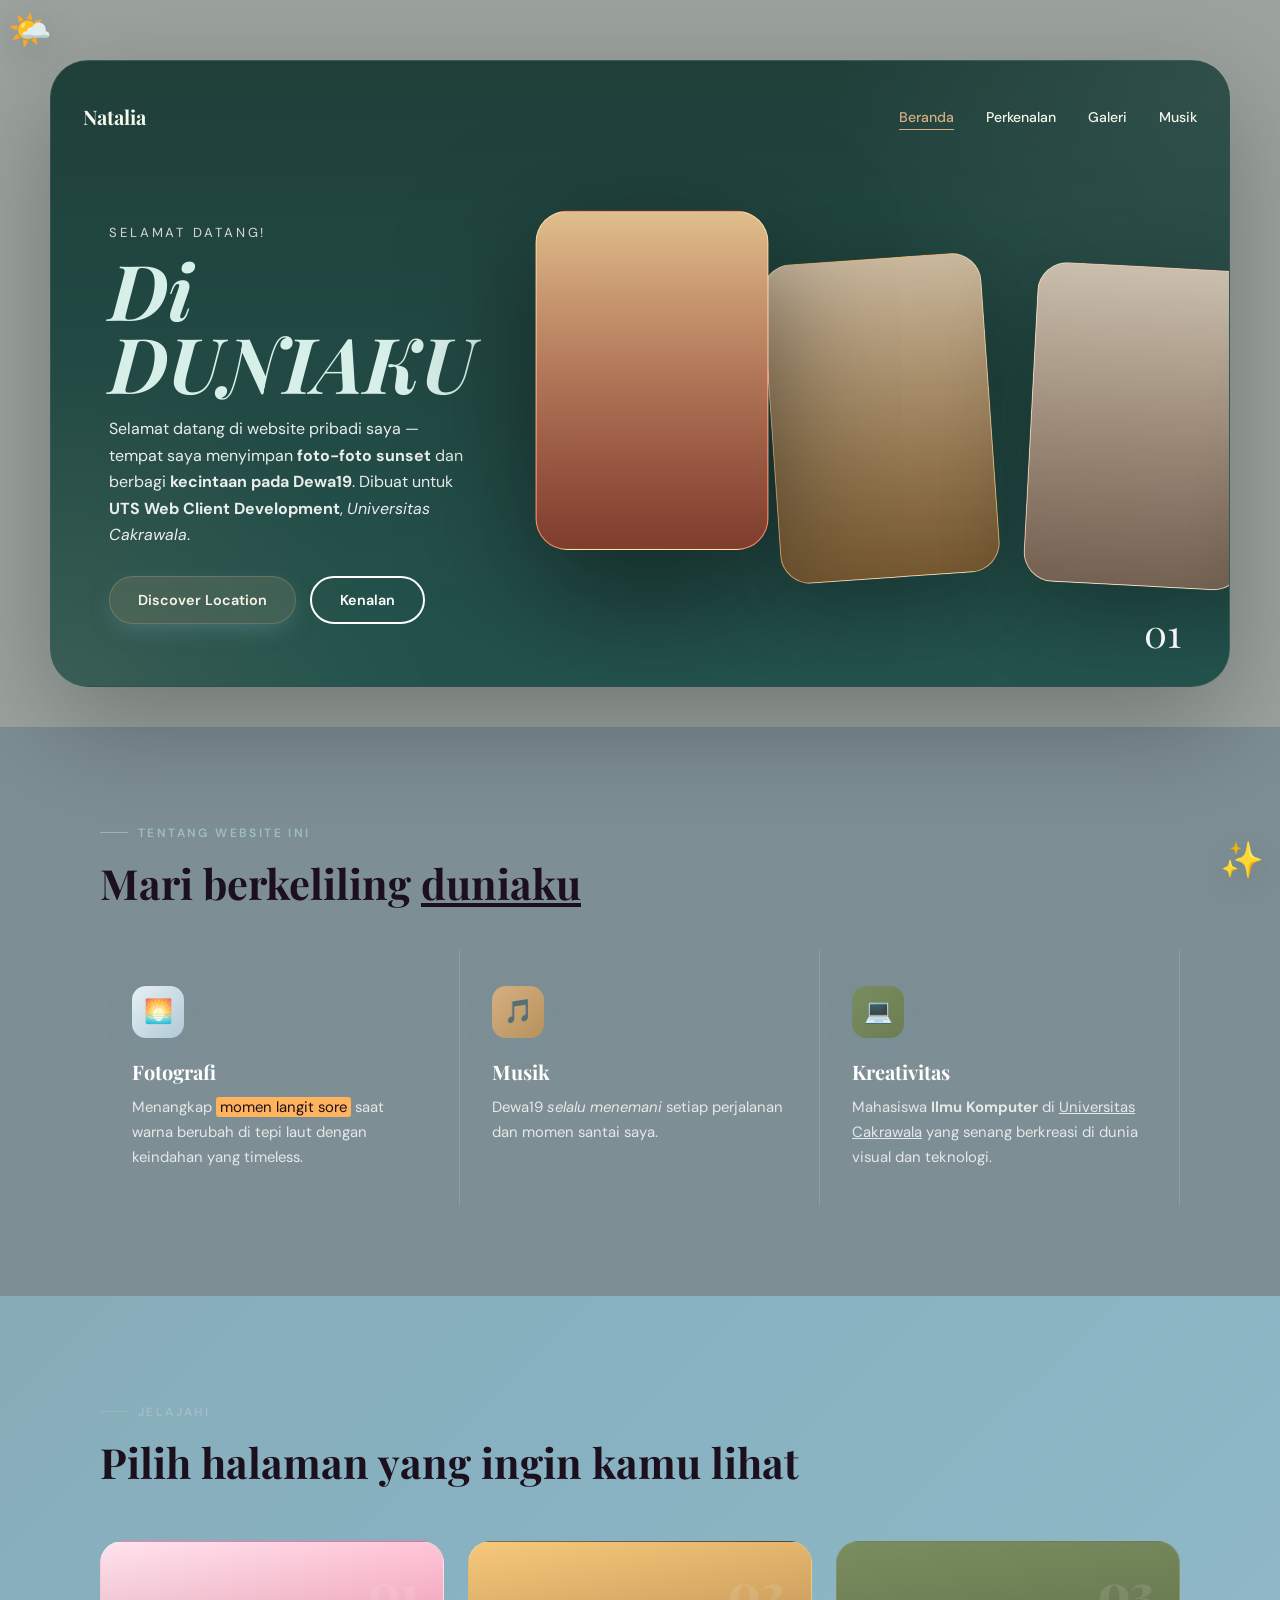
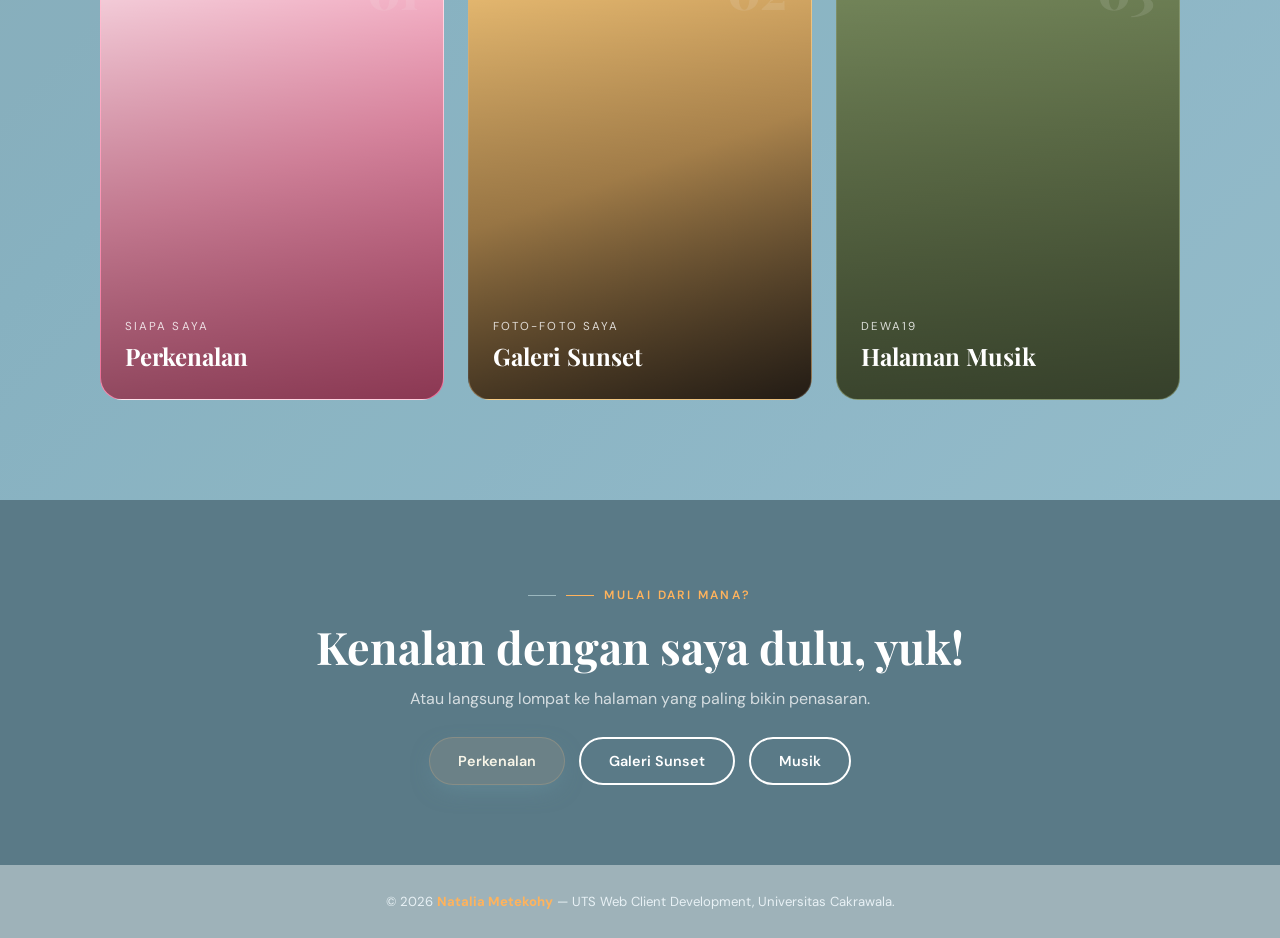
==== commit 6496da8b: "Rename index.html to beranda.html" ====
--- a/beranda.html
+++ b/beranda.html
@@ -184,4 +184,4 @@
 })();
 </script>
 </body>
-</html>+</html>
